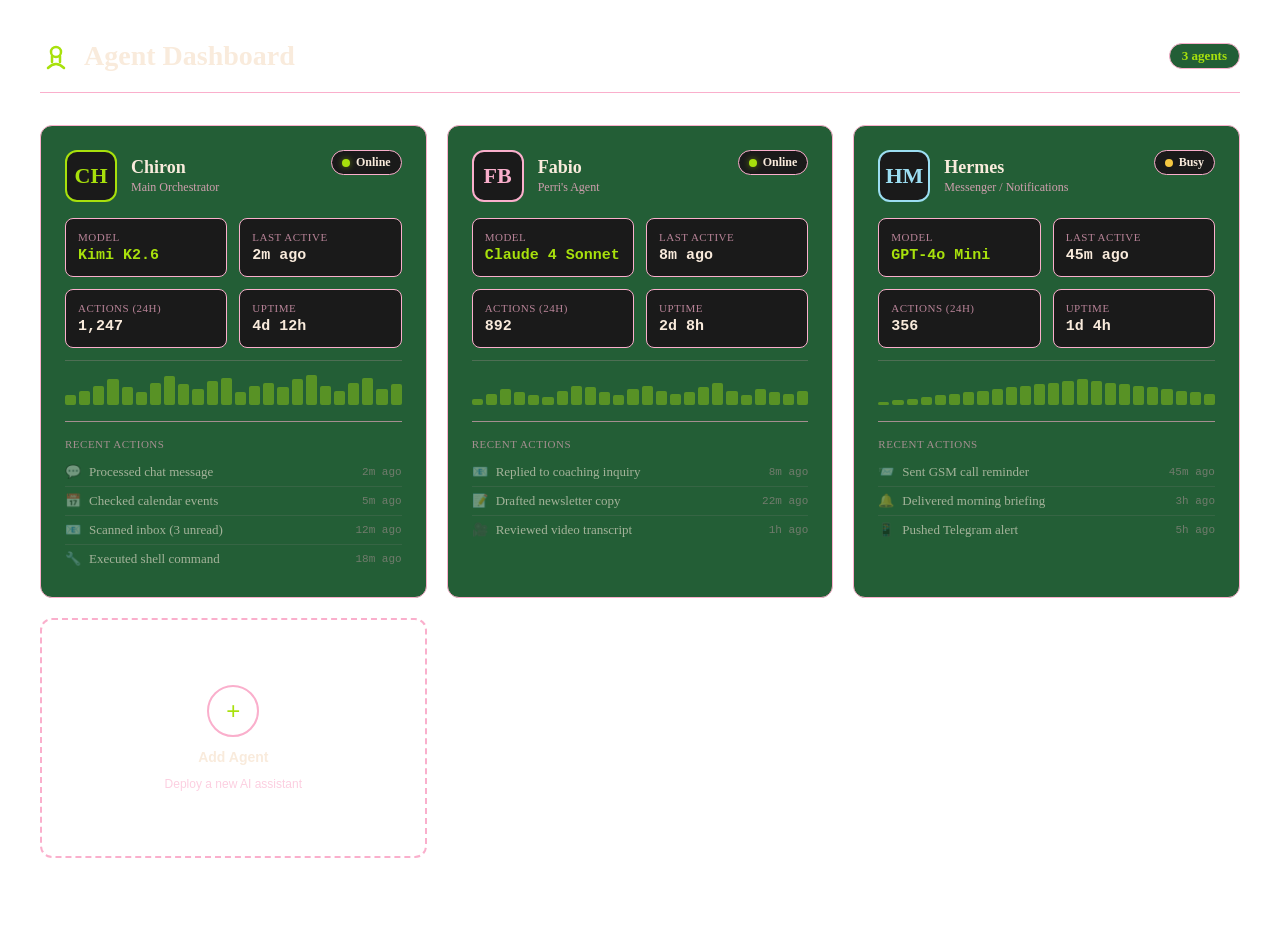
==== static/agent-dashboard.html @ 83760d12 "feat: Work Daddy frontend - agent dashboard, task board, calendar" ====
<!DOCTYPE html>
<html lang="en">
<head>
  <meta charset="UTF-8" />
  <meta name="viewport" content="width=device-width, initial-scale=1.0" />
  <title>Agent Dashboard — Odysseus</title>
  <link rel="stylesheet" href="style.css" />
  <link rel="icon" type="image/svg+xml" href="data:image/svg+xml,<svg xmlns='http://www.w3.org/2000/svg' viewBox='0 0 32 32'><circle cx='16' cy='12' r='5' fill='%23A8E10C'/><path d='M8 28 Q16 20 24 28' fill='none' stroke='%23A8E10C' stroke-width='2.5' stroke-linecap='round'/></svg>" />
  <style>
    /* ── Agent Dashboard Specific Styles ── */
    .agent-dashboard {
      max-width: 1200px;
      margin: 0 auto;
      padding: 32px 24px;
      color: var(--fg, #F9EBDC);
    }

    .agent-dashboard-header {
      display: flex;
      align-items: center;
      justify-content: space-between;
      margin-bottom: 32px;
      padding-bottom: 20px;
      border-bottom: 1px solid var(--border, #FAAFCC);
    }

    .agent-dashboard-header h1 {
      font-size: 28px;
      font-weight: 700;
      margin: 0;
      display: flex;
      align-items: center;
      gap: 12px;
      color: var(--fg, #F9EBDC);
    }

    .agent-dashboard-header h1 svg {
      width: 32px;
      height: 32px;
      color: var(--red, #A8E10C);
    }

    .agent-count-badge {
      background: var(--panel, #235E36);
      color: var(--red, #A8E10C);
      font-size: 13px;
      font-weight: 600;
      padding: 4px 12px;
      border-radius: 20px;
      border: 1px solid var(--border, #FAAFCC);
    }

    .agent-grid {
      display: grid;
      grid-template-columns: repeat(auto-fill, minmax(340px, 1fr));
      gap: 20px;
      margin-bottom: 32px;
    }

    .agent-card {
      background: var(--panel, #235E36);
      border: 1px solid var(--border, #FAAFCC);
      border-radius: 12px;
      padding: 24px;
      position: relative;
      transition: transform 0.2s ease, box-shadow 0.2s ease;
      cursor: pointer;
    }

    .agent-card:hover {
      transform: translateY(-2px);
      box-shadow: 0 8px 24px rgba(0,0,0,0.3);
    }

    .agent-card-header {
      display: flex;
      align-items: flex-start;
      justify-content: space-between;
      margin-bottom: 16px;
    }

    .agent-avatar-wrap {
      display: flex;
      align-items: center;
      gap: 14px;
    }

    .agent-avatar {
      width: 48px;
      height: 48px;
      border-radius: 12px;
      display: flex;
      align-items: center;
      justify-content: center;
      font-size: 22px;
      font-weight: 700;
      flex-shrink: 0;
      background: var(--bg, #1A1A1A);
      border: 2px solid var(--border, #FAAFCC);
      color: var(--red, #A8E10C);
    }

    .agent-avatar.--chiron { border-color: #A8E10C; color: #A8E10C; }
    .agent-avatar.--fabio { border-color: #FAAFCC; color: #FAAFCC; }
    .agent-avatar.--hermes { border-color: #9cdef2; color: #9cdef2; }

    .agent-name-block {
      display: flex;
      flex-direction: column;
      gap: 2px;
    }

    .agent-name {
      font-size: 18px;
      font-weight: 700;
      color: var(--fg, #F9EBDC);
      margin: 0;
    }

    .agent-role {
      font-size: 12px;
      color: var(--border, #FAAFCC);
      opacity: 0.8;
    }

    .agent-status-pill {
      display: flex;
      align-items: center;
      gap: 6px;
      font-size: 12px;
      font-weight: 600;
      padding: 4px 10px;
      border-radius: 20px;
      background: var(--bg, #1A1A1A);
      border: 1px solid var(--border, #FAAFCC);
    }

    .status-dot {
      width: 8px;
      height: 8px;
      border-radius: 50%;
      flex-shrink: 0;
    }

    .status-dot.online {
      background: #A8E10C;
      box-shadow: 0 0 6px rgba(168, 225, 12, 0.5);
      animation: pulse-dot 2s ease-in-out infinite;
    }

    .status-dot.offline {
      background: #e06c75;
    }

    .status-dot.busy {
      background: #f5c842;
    }

    @keyframes pulse-dot {
      0%, 100% { opacity: 1; }
      50% { opacity: 0.5; }
    }

    .agent-stats {
      display: grid;
      grid-template-columns: 1fr 1fr;
      gap: 12px;
      margin-top: 16px;
    }

    .agent-stat {
      background: var(--bg, #1A1A1A);
      border: 1px solid var(--border, #FAAFCC);
      border-radius: 8px;
      padding: 12px;
      display: flex;
      flex-direction: column;
      gap: 4px;
    }

    .agent-stat-label {
      font-size: 11px;
      text-transform: uppercase;
      letter-spacing: 0.5px;
      color: var(--border, #FAAFCC);
      opacity: 0.7;
    }

    .agent-stat-value {
      font-size: 15px;
      font-weight: 600;
      color: var(--fg, #F9EBDC);
      font-family: var(--font-family, 'Fira Code', monospace);
    }

    .agent-stat-value.accent {
      color: var(--red, #A8E10C);
    }

    .agent-recent-actions {
      margin-top: 16px;
      padding-top: 16px;
      border-top: 1px solid var(--border, #FAAFCC);
      opacity: 0.6;
    }

    .agent-recent-actions-label {
      font-size: 11px;
      text-transform: uppercase;
      letter-spacing: 0.5px;
      color: var(--border, #FAAFCC);
      margin-bottom: 8px;
    }

    .agent-action-item {
      font-size: 13px;
      padding: 6px 0;
      border-bottom: 1px solid rgba(250, 175, 204, 0.15);
      display: flex;
      align-items: center;
      gap: 8px;
    }

    .agent-action-item:last-child {
      border-bottom: none;
    }

    .agent-action-icon {
      width: 16px;
      height: 16px;
      flex-shrink: 0;
      opacity: 0.6;
    }

    .agent-action-time {
      margin-left: auto;
      font-size: 11px;
      color: var(--border, #FAAFCC);
      opacity: 0.6;
      font-family: var(--font-family, 'Fira Code', monospace);
    }

    /* ── Add Agent Button ── */
    .add-agent-card {
      display: flex;
      flex-direction: column;
      align-items: center;
      justify-content: center;
      min-height: 240px;
      border: 2px dashed var(--border, #FAAFCC);
      border-radius: 12px;
      background: transparent;
      cursor: pointer;
      transition: all 0.2s ease;
      gap: 12px;
    }

    .add-agent-card:hover {
      background: rgba(35, 94, 54, 0.3);
      border-style: solid;
    }

    .add-agent-icon {
      width: 48px;
      height: 48px;
      border-radius: 50%;
      border: 2px solid var(--border, #FAAFCC);
      display: flex;
      align-items: center;
      justify-content: center;
      font-size: 24px;
      color: var(--red, #A8E10C);
      transition: all 0.2s ease;
    }

    .add-agent-card:hover .add-agent-icon {
      background: var(--red, #A8E10C);
      color: var(--bg, #1A1A1A);
      border-color: var(--red, #A8E10C);
    }

    .add-agent-label {
      font-size: 14px;
      font-weight: 600;
      color: var(--fg, #F9EBDC);
    }

    .add-agent-hint {
      font-size: 12px;
      color: var(--border, #FAAFCC);
      opacity: 0.6;
    }

    /* ── Modal ── */
    .agent-modal-overlay {
      position: fixed;
      inset: 0;
      background: rgba(26, 26, 26, 0.85);
      backdrop-filter: blur(4px);
      z-index: 1000;
      display: flex;
      align-items: center;
      justify-content: center;
      opacity: 0;
      pointer-events: none;
      transition: opacity 0.2s ease;
    }

    .agent-modal-overlay.open {
      opacity: 1;
      pointer-events: all;
    }

    .agent-modal {
      background: var(--panel, #235E36);
      border: 1px solid var(--border, #FAAFCC);
      border-radius: 16px;
      width: 100%;
      max-width: 480px;
      max-height: 90vh;
      overflow-y: auto;
      padding: 28px;
      transform: scale(0.95);
      transition: transform 0.2s ease;
    }

    .agent-modal-overlay.open .agent-modal {
      transform: scale(1);
    }

    .agent-modal-header {
      display: flex;
      align-items: center;
      justify-content: space-between;
      margin-bottom: 24px;
    }

    .agent-modal-header h2 {
      font-size: 20px;
      font-weight: 700;
      margin: 0;
      color: var(--fg, #F9EBDC);
    }

    .agent-modal-close {
      width: 32px;
      height: 32px;
      border-radius: 8px;
      border: 1px solid var(--border, #FAAFCC);
      background: var(--bg, #1A1A1A);
      color: var(--fg, #F9EBDC);
      cursor: pointer;
      display: flex;
      align-items: center;
      justify-content: center;
      transition: all 0.15s ease;
    }

    .agent-modal-close:hover {
      background: var(--red, #A8E10C);
      color: var(--bg, #1A1A1A);
      border-color: var(--red, #A8E10C);
    }

    .agent-form-group {
      margin-bottom: 20px;
    }

    .agent-form-group label {
      display: block;
      font-size: 13px;
      font-weight: 600;
      margin-bottom: 8px;
      color: var(--fg, #F9EBDC);
    }

    .agent-form-group input,
    .agent-form-group select {
      width: 100%;
      padding: 12px 14px;
      border-radius: 8px;
      border: 1px solid var(--border, #FAAFCC);
      background: var(--bg, #1A1A1A);
      color: var(--fg, #F9EBDC);
      font-size: 14px;
      font-family: inherit;
      outline: none;
      transition: border-color 0.15s ease;
    }

    .agent-form-group input:focus,
    .agent-form-group select:focus {
      border-color: var(--red, #A8E10C);
    }

    .agent-form-group input::placeholder {
      color: var(--border, #FAAFCC);
      opacity: 0.5;
    }

    .agent-form-row {
      display: grid;
      grid-template-columns: 1fr 1fr;
      gap: 16px;
    }

    .agent-modal-actions {
      display: flex;
      gap: 12px;
      margin-top: 28px;
    }

    .agent-btn {
      flex: 1;
      padding: 12px 20px;
      border-radius: 8px;
      font-size: 14px;
      font-weight: 600;
      cursor: pointer;
      transition: all 0.15s ease;
      border: 1px solid transparent;
      font-family: inherit;
    }

    .agent-btn-secondary {
      background: var(--bg, #1A1A1A);
      color: var(--fg, #F9EBDC);
      border-color: var(--border, #FAAFCC);
    }

    .agent-btn-secondary:hover {
      background: rgba(250, 175, 204, 0.1);
    }

    .agent-btn-primary {
      background: var(--red, #A8E10C);
      color: var(--bg, #1A1A1A);
      border-color: var(--red, #A8E10C);
    }

    .agent-btn-primary:hover {
      filter: brightness(1.1);
    }

    /* ── Activity Graph (mini) ── */
    .agent-activity-mini {
      display: flex;
      align-items: flex-end;
      gap: 3px;
      height: 32px;
      margin-top: 12px;
      padding-top: 12px;
      border-top: 1px solid rgba(250, 175, 204, 0.2);
    }

    .activity-bar {
      flex: 1;
      border-radius: 2px;
      background: var(--red, #A8E10C);
      opacity: 0.4;
      transition: opacity 0.3s ease;
    }

    .activity-bar:hover {
      opacity: 0.8;
    }

    /* ── Responsive ── */
    @media (max-width: 768px) {
      .agent-grid {
        grid-template-columns: 1fr;
      }
      .agent-dashboard-header {
        flex-direction: column;
        align-items: flex-start;
        gap: 12px;
      }
      .agent-form-row {
        grid-template-columns: 1fr;
      }
    }

    /* ── Fade-in animation ── */
    .agent-card {
      animation: card-in 0.3s ease-out both;
    }

    .agent-card:nth-child(1) { animation-delay: 0.05s; }
    .agent-card:nth-child(2) { animation-delay: 0.1s; }
    .agent-card:nth-child(3) { animation-delay: 0.15s; }
    .agent-card:nth-child(4) { animation-delay: 0.2s; }

    @keyframes card-in {
      from { opacity: 0; transform: translateY(12px); }
      to { opacity: 1; transform: translateY(0); }
    }
  </style>
</head>
<body>
  <div class="agent-dashboard">
    <header class="agent-dashboard-header">
      <h1>
        <svg viewBox="0 0 32 32" fill="none" stroke="currentColor" stroke-width="2.5" stroke-linecap="round" stroke-linejoin="round">
          <circle cx="16" cy="12" r="5"/>
          <path d="M8 28 Q16 20 24 28"/>
          <path d="M12 16 L12 22"/>
          <path d="M20 16 L20 22"/>
        </svg>
        Agent Dashboard
      </h1>
      <span class="agent-count-badge" id="agent-count">3 agents</span>
    </header>

    <div class="agent-grid" id="agent-grid">
      <!-- Cards injected by JS -->
    </div>
  </div>

  <!-- Add Agent Modal -->
  <div class="agent-modal-overlay" id="add-agent-modal">
    <div class="agent-modal">
      <div class="agent-modal-header">
        <h2>Add New Agent</h2>
        <button class="agent-modal-close" id="modal-close" aria-label="Close modal">
          <svg width="16" height="16" viewBox="0 0 24 24" fill="none" stroke="currentColor" stroke-width="2.5" stroke-linecap="round" stroke-linejoin="round">
            <line x1="18" y1="6" x2="6" y2="18"/>
            <line x1="6" y1="6" x2="18" y2="18"/>
          </svg>
        </button>
      </div>

      <form id="add-agent-form">
        <div class="agent-form-group">
          <label for="agent-name">Agent Name</label>
          <input type="text" id="agent-name" placeholder="e.g. Athena" required />
        </div>

        <div class="agent-form-row">
          <div class="agent-form-group">
            <label for="agent-model">Model</label>
            <select id="agent-model" required>
              <option value="">Select model…</option>
              <option value="gpt-4o">GPT-4o</option>
              <option value="gpt-4o-mini">GPT-4o Mini</option>
              <option value="claude-sonnet-4">Claude 4 Sonnet</option>
              <option value="claude-opus-4">Claude 4 Opus</option>
              <option value="gemini-2.5-pro">Gemini 2.5 Pro</option>
              <option value="kimi-k2.6">Kimi K2.6</option>
              <option value="ollama-local">Ollama (local)</option>
            </select>
          </div>
          <div class="agent-form-group">
            <label for="agent-role">Role</label>
            <select id="agent-role" required>
              <option value="">Select role…</option>
              <option value="assistant">General Assistant</option>
              <option value="specialist">Domain Specialist</option>
              <option value="coder">Code Agent</option>
              <option value="creative">Creative Agent</option>
              <option value="research">Research Agent</option>
            </select>
          </div>
        </div>

        <div class="agent-form-group">
          <label for="agent-system-prompt">System Prompt (optional)</label>
          <input type="text" id="agent-system-prompt" placeholder="You are a helpful assistant…" />
        </div>

        <div class="agent-modal-actions">
          <button type="button" class="agent-btn agent-btn-secondary" id="modal-cancel">Cancel</button>
          <button type="submit" class="agent-btn agent-btn-primary">Create Agent</button>
        </div>
      </form>
    </div>
  </div>

  <script type="module" src="js/agent-dashboard.js"></script>
</body>
</html>
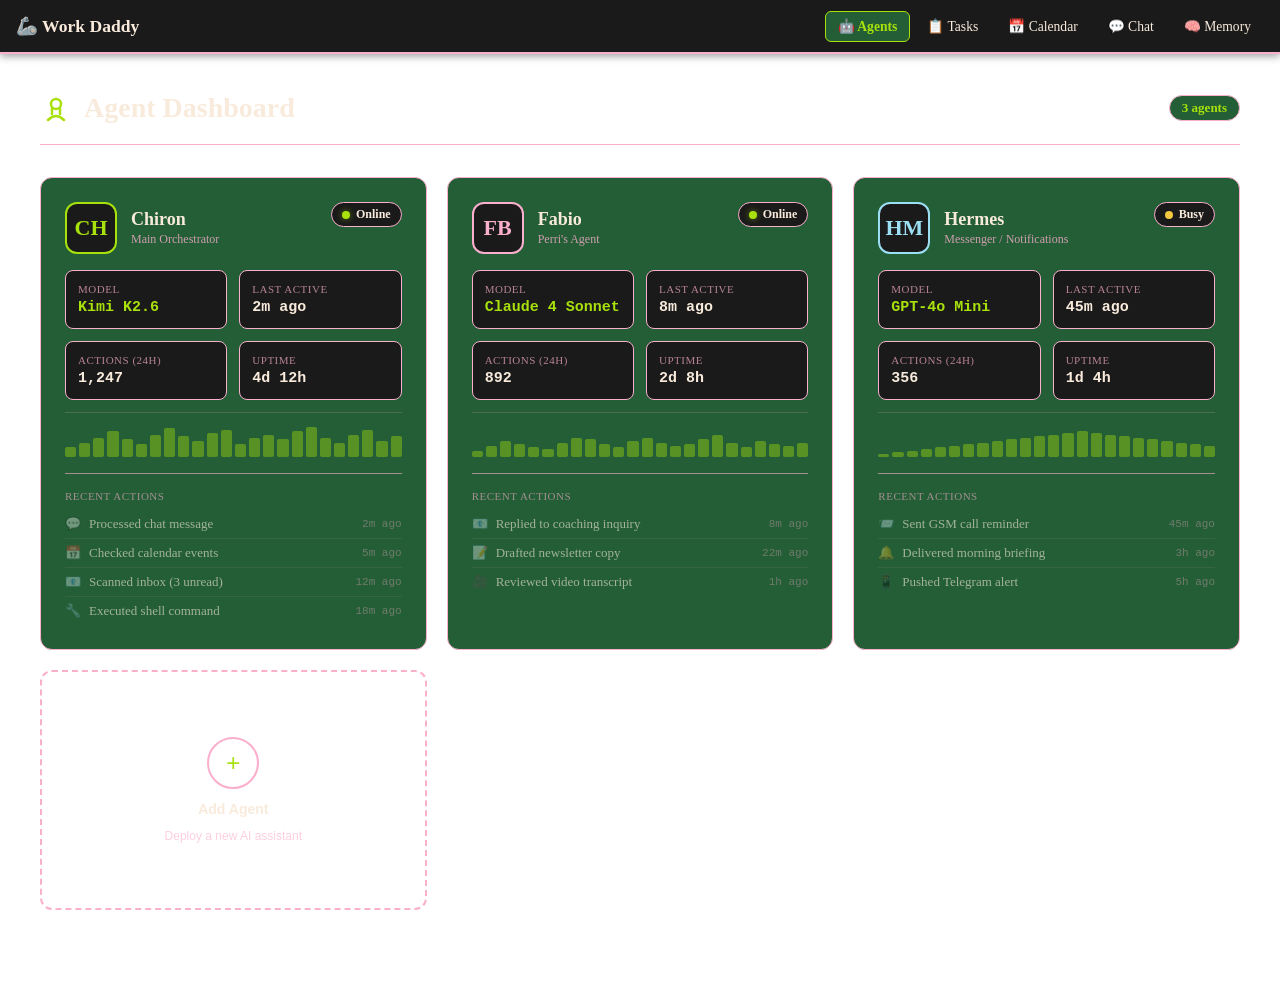
==== commit 92ee8ecc: "Add shared navigation to all Work Daddy pages" ====
--- a/static/agent-dashboard.html
+++ b/static/agent-dashboard.html
@@ -3,8 +3,9 @@
 <head>
   <meta charset="UTF-8" />
   <meta name="viewport" content="width=device-width, initial-scale=1.0" />
-  <title>Agent Dashboard — Odysseus</title>
+  <title>Agent Dashboard — Work Daddy</title>
   <link rel="stylesheet" href="style.css" />
+  <link rel="stylesheet" href="css/workdaddy-nav.css" />
   <link rel="icon" type="image/svg+xml" href="data:image/svg+xml,<svg xmlns='http://www.w3.org/2000/svg' viewBox='0 0 32 32'><circle cx='16' cy='12' r='5' fill='%23A8E10C'/><path d='M8 28 Q16 20 24 28' fill='none' stroke='%23A8E10C' stroke-width='2.5' stroke-linecap='round'/></svg>" />
   <style>
     /* ── Agent Dashboard Specific Styles ── */
@@ -575,6 +576,7 @@
     </div>
   </div>
 
+  <script type="module" src="js/workdaddy-nav.js"></script>
   <script type="module" src="js/agent-dashboard.js"></script>
 </body>
 </html>
--- a/static/css/workdaddy-nav.css
+++ b/static/css/workdaddy-nav.css
@@ -0,0 +1,91 @@
+/* ── Work Daddy Shared Navigation ── */
+
+.workdaddy-nav {
+  position: fixed;
+  top: 0;
+  left: 0;
+  right: 0;
+  height: 52px;
+  background: #1A1A1A;
+  border-bottom: 2px solid #FAAFCC;
+  display: flex;
+  align-items: center;
+  justify-content: space-between;
+  padding: 0 16px;
+  z-index: 1000;
+  box-shadow: 0 2px 8px rgba(0,0,0,0.4);
+}
+
+.workdaddy-nav-brand {
+  display: flex;
+  align-items: center;
+}
+
+.workdaddy-nav-logo {
+  color: #F9EBDC;
+  text-decoration: none;
+  font-weight: 700;
+  font-size: 1.1rem;
+  display: flex;
+  align-items: center;
+  gap: 6px;
+}
+
+.workdaddy-nav-logo:hover {
+  color: #A8E10C;
+}
+
+.workdaddy-nav-links {
+  display: flex;
+  gap: 4px;
+  align-items: center;
+}
+
+.workdaddy-nav-link {
+  color: #F9EBDC;
+  text-decoration: none;
+  padding: 6px 12px;
+  border-radius: 6px;
+  font-size: 0.85rem;
+  font-weight: 500;
+  transition: all 0.15s ease;
+  border: 1px solid transparent;
+}
+
+.workdaddy-nav-link:hover {
+  background: rgba(168, 225, 12, 0.1);
+  color: #A8E10C;
+  border-color: rgba(168, 225, 12, 0.3);
+}
+
+.workdaddy-nav-link.active {
+  background: #235E36;
+  color: #A8E10C;
+  border-color: #A8E10C;
+  font-weight: 600;
+}
+
+/* Mobile: collapse to hamburger */
+@media (max-width: 640px) {
+  .workdaddy-nav {
+    flex-wrap: wrap;
+    height: auto;
+    padding: 8px 12px;
+  }
+  
+  .workdaddy-nav-links {
+    width: 100%;
+    justify-content: center;
+    margin-top: 8px;
+    flex-wrap: wrap;
+  }
+  
+  .workdaddy-nav-link {
+    font-size: 0.8rem;
+    padding: 4px 8px;
+  }
+  
+  body {
+    padding-top: 90px !important;
+  }
+}
